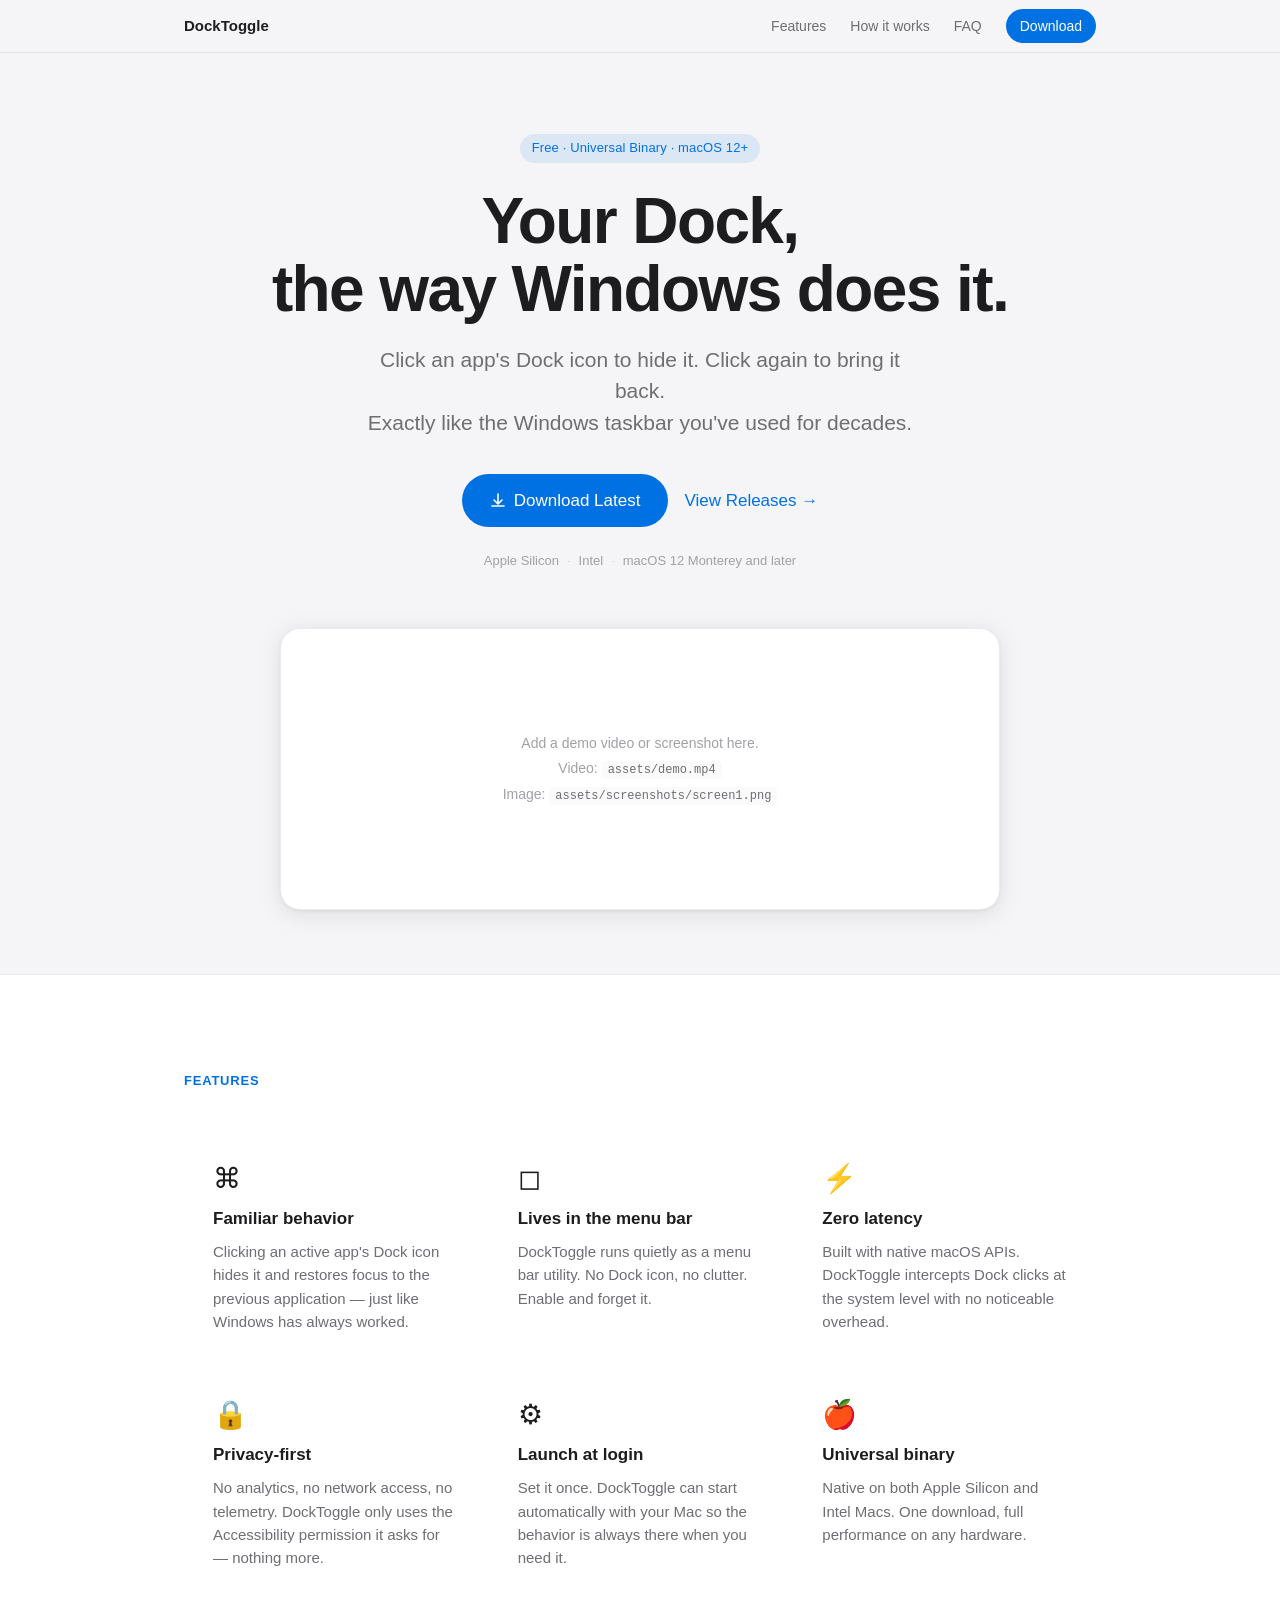
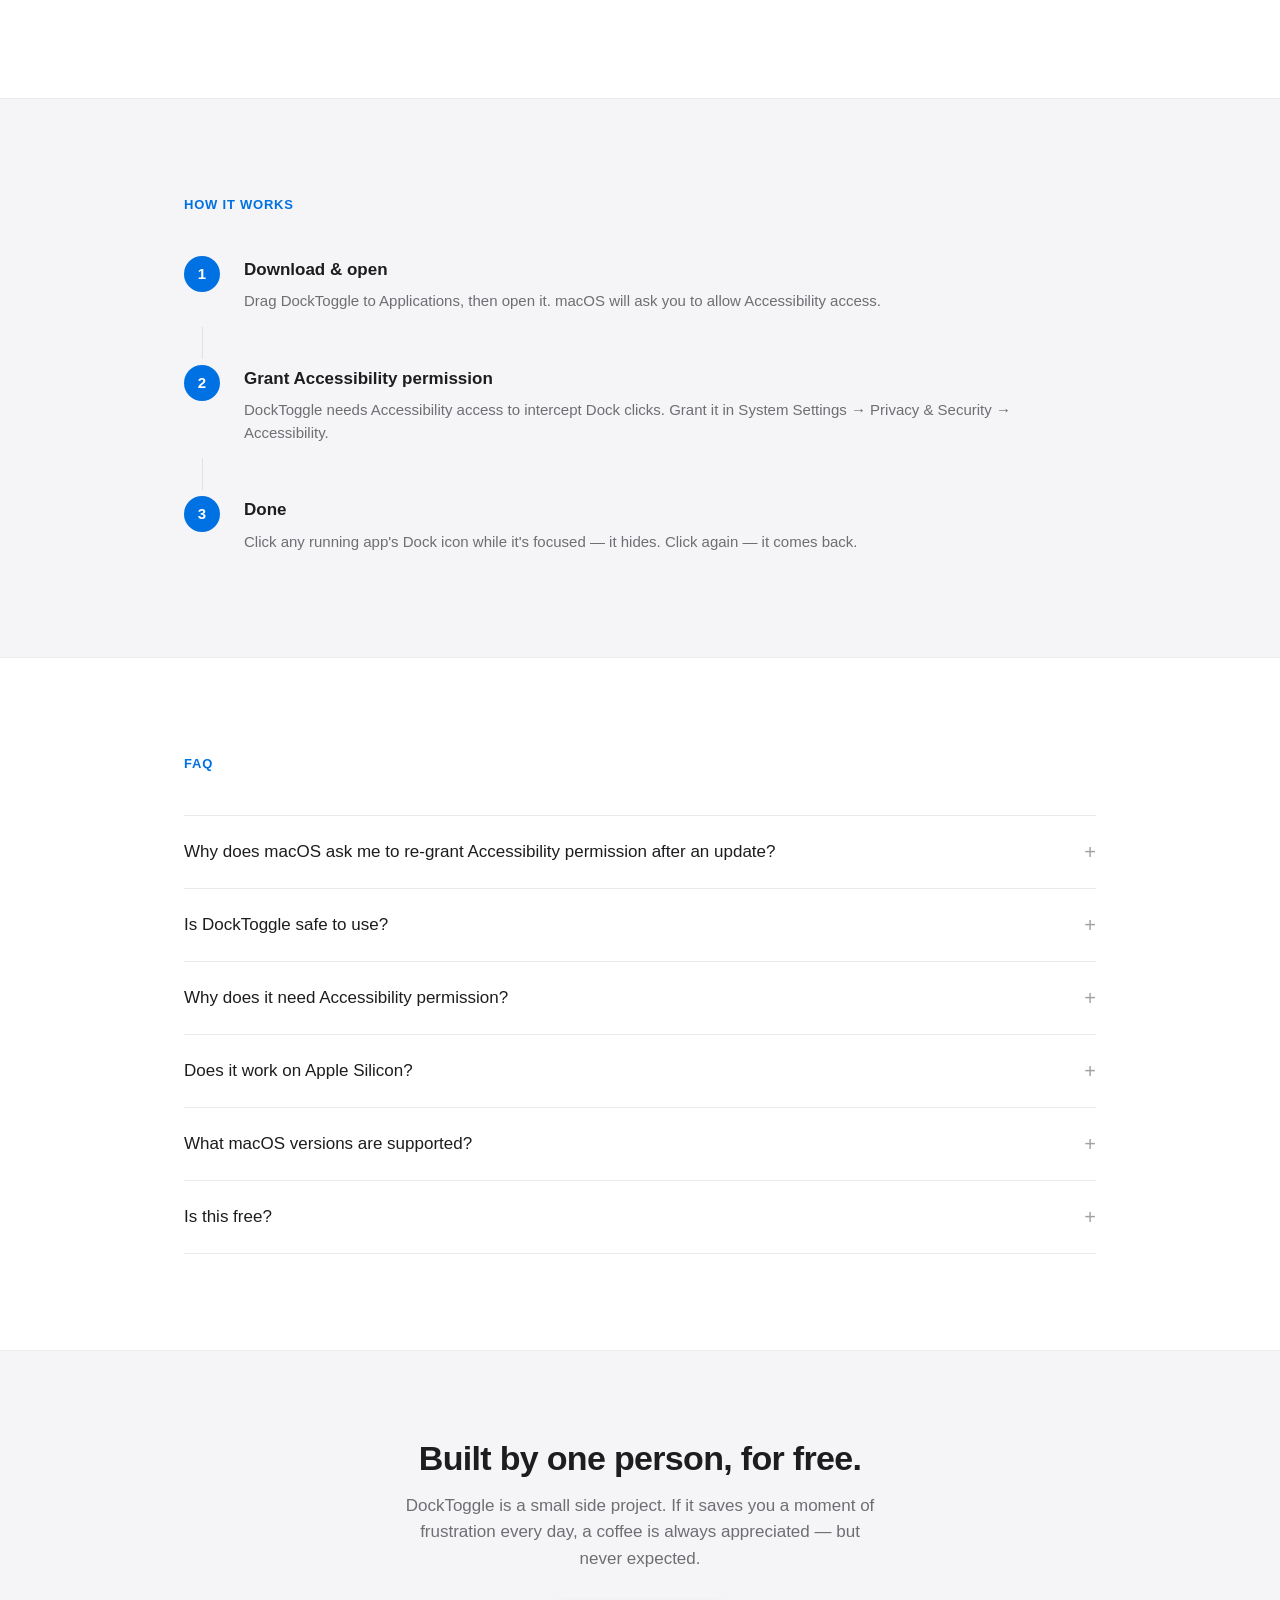
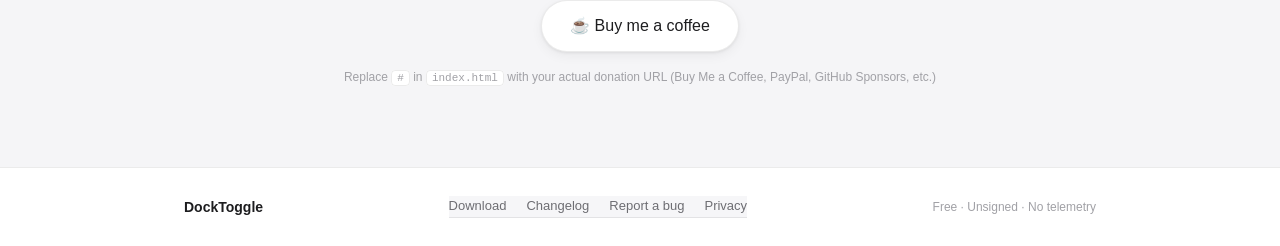
==== docs/index.html @ 21281171 "GitHub Pages Initial" ====
<!DOCTYPE html>
<html lang="en">
<head>
  <meta charset="UTF-8">
  <meta name="viewport" content="width=device-width, initial-scale=1.0">
  <title>DockToggle — Windows-style Dock switching for macOS</title>
  <meta name="description" content="DockToggle brings familiar Windows taskbar behavior to your Mac. Click a Dock icon to hide the app — just like you've always done on Windows.">

  <!-- Open Graph — covers Discord, Slack, WhatsApp, Telegram, iMessage, LinkedIn, Facebook, Reddit, Twitter/X -->
  <meta property="og:type"        content="website">
  <meta property="og:url"         content="https://albert0ly.github.io/DockToggle-releases/">
  <meta property="og:title"       content="DockToggle — Windows-style Dock switching for macOS">
  <meta property="og:description" content="Click a Dock icon to hide the app. Click again to bring it back. Free macOS utility, Apple Silicon + Intel.">
  <meta property="og:image"       content="https://albert0ly.github.io/DockToggle-releases/assets/og-image.png">
  <meta property="og:image:width"  content="1200">
  <meta property="og:image:height" content="630">

  <!-- Twitter/X card (falls back to OG if absent, but explicit is better) -->
  <meta name="twitter:card"        content="summary_large_image">
  <meta name="twitter:title"       content="DockToggle — Windows-style Dock switching for macOS">
  <meta name="twitter:description" content="Click a Dock icon to hide the app. Click again to bring it back. Free macOS utility, Apple Silicon + Intel.">
  <meta name="twitter:image"       content="https://albert0ly.github.io/DockToggle-releases/assets/og-image.png">

  <link rel="stylesheet" href="assets/style.css">
  <link rel="icon" type="image/png" href="assets/icon.png">
  <link rel="apple-touch-icon"     href="assets/icon.png">
</head>
<body>

  <!-- NAV -->
  <nav>
    <div class="nav-inner">
      <span class="nav-logo">
        <img src="assets/icon.png" alt="DockToggle icon" class="nav-icon" onerror="this.style.display='none'">
        DockToggle
      </span>
      <div class="nav-links">
        <a href="#features">Features</a>
        <a href="#how-it-works">How it works</a>
        <a href="#faq">FAQ</a>
        <a href="https://github.com/albert0ly/DockToggle-releases/releases" target="_blank" rel="noopener" class="nav-download">Download</a>
      </div>
    </div>
  </nav>

  <!-- HERO -->
  <section class="hero">
    <div class="hero-inner">
      <div class="hero-badge">Free · Universal Binary · macOS 12+</div>
      <h1>Your Dock,<br>the way Windows does it.</h1>
      <p class="hero-sub">Click an app's Dock icon to hide it. Click again to bring it back.<br>Exactly like the Windows taskbar you've used for decades.</p>
      <div class="hero-actions">
        <a href="https://github.com/albert0ly/DockToggle-releases/releases/latest" class="btn-primary" target="_blank" rel="noopener">
          <svg width="16" height="16" viewBox="0 0 16 16" fill="none" xmlns="http://www.w3.org/2000/svg" aria-hidden="true">
            <path d="M8 1v9M4 7l4 4 4-4M2 13h12" stroke="currentColor" stroke-width="1.6" stroke-linecap="round" stroke-linejoin="round"/>
          </svg>
          Download Latest
        </a>
        <a href="https://github.com/albert0ly/DockToggle-releases" class="btn-ghost" target="_blank" rel="noopener">View Releases →</a>
      </div>
      <p class="hero-compat">
        <span>Apple Silicon</span>
        <span class="dot">·</span>
        <span>Intel</span>
        <span class="dot">·</span>
        <span>macOS 12 Monterey and later</span>
      </p>
    </div>

    <!-- Video / media -->
    <div class="media-gallery" id="media">
      <div class="media-frame">
        <div class="screenshot-bar">
          <span class="dot-red"></span><span class="dot-yellow"></span><span class="dot-green"></span>
        </div>
        <!-- Option A: video (recommended) — drop an .mp4 into docs/assets/ and set the src -->
        <!--
        <video autoplay loop muted playsinline>
          <source src="assets/demo.mp4" type="video/mp4">
        </video>
        -->
        <!-- Option B: static screenshot -->
        <!--
        <img src="assets/screenshots/screen1.png" alt="DockToggle in action">
        -->
        <div class="screenshot-content placeholder">
          <p>Add a demo video or screenshot here.<br>
          Video: <code>assets/demo.mp4</code><br>
          Image: <code>assets/screenshots/screen1.png</code></p>
        </div>
      </div>
    </div>
  </section>

  <!-- FEATURES -->
  <section class="features" id="features">
    <div class="container">
      <h2 class="section-label">Features</h2>
      <div class="feature-grid">
        <div class="feature-card">
          <div class="feature-icon">⌘</div>
          <h3>Familiar behavior</h3>
          <p>Clicking an active app's Dock icon hides it and restores focus to the previous application — just like Windows has always worked.</p>
        </div>
        <div class="feature-card">
          <div class="feature-icon">◻</div>
          <h3>Lives in the menu bar</h3>
          <p>DockToggle runs quietly as a menu bar utility. No Dock icon, no clutter. Enable and forget it.</p>
        </div>
        <div class="feature-card">
          <div class="feature-icon">⚡</div>
          <h3>Zero latency</h3>
          <p>Built with native macOS APIs. DockToggle intercepts Dock clicks at the system level with no noticeable overhead.</p>
        </div>
        <div class="feature-card">
          <div class="feature-icon">🔒</div>
          <h3>Privacy-first</h3>
          <p>No analytics, no network access, no telemetry. DockToggle only uses the Accessibility permission it asks for — nothing more.</p>
        </div>
        <div class="feature-card">
          <div class="feature-icon">⚙︎</div>
          <h3>Launch at login</h3>
          <p>Set it once. DockToggle can start automatically with your Mac so the behavior is always there when you need it.</p>
        </div>
        <div class="feature-card">
          <div class="feature-icon">🍎</div>
          <h3>Universal binary</h3>
          <p>Native on both Apple Silicon and Intel Macs. One download, full performance on any hardware.</p>
        </div>
      </div>
    </div>
  </section>

  <!-- HOW IT WORKS -->
  <section class="how-it-works" id="how-it-works">
    <div class="container">
      <h2 class="section-label">How it works</h2>
      <div class="steps">
        <div class="step">
          <div class="step-num">1</div>
          <div class="step-text">
            <h3>Download & open</h3>
            <p>Drag DockToggle to Applications, then open it. macOS will ask you to allow Accessibility access.</p>
          </div>
        </div>
        <div class="step-connector"></div>
        <div class="step">
          <div class="step-num">2</div>
          <div class="step-text">
            <h3>Grant Accessibility permission</h3>
            <p>DockToggle needs Accessibility access to intercept Dock clicks. Grant it in System Settings → Privacy & Security → Accessibility.</p>
          </div>
        </div>
        <div class="step-connector"></div>
        <div class="step">
          <div class="step-num">3</div>
          <div class="step-text">
            <h3>Done</h3>
            <p>Click any running app's Dock icon while it's focused — it hides. Click again — it comes back.</p>
          </div>
        </div>
      </div>
    </div>
  </section>

  <!-- FAQ -->
  <section class="faq-section" id="faq">
    <div class="container">
      <h2 class="section-label">FAQ</h2>
      <div class="faq">

        <details class="faq-item">
          <summary>Why does macOS ask me to re-grant Accessibility permission after an update?</summary>
          <p>macOS tracks permission grants by the app's binary signature. Because DockToggle is distributed without an Apple Developer certificate, macOS may treat a new version as a different app. If DockToggle already appears in your Accessibility list, toggle the switch off and back on — you won't need to remove and re-add it.</p>
        </details>

        <details class="faq-item">
          <summary>Is DockToggle safe to use?</summary>
          <p>Yes. DockToggle is unsigned, which means macOS shows a warning on first launch — this is standard for apps not distributed through the App Store or by a registered developer. The app makes no network connections and accesses only what the Accessibility permission grants.</p>
        </details>

        <details class="faq-item">
          <summary>Why does it need Accessibility permission?</summary>
          <p>The Accessibility API is the only supported way for a macOS app to observe and intercept Dock icon click events. DockToggle uses it solely for this purpose.</p>
        </details>

        <details class="faq-item">
          <summary>Does it work on Apple Silicon?</summary>
          <p>Yes. DockToggle is a universal binary — it runs natively on both M-series (Apple Silicon) and Intel Macs.</p>
        </details>

        <details class="faq-item">
          <summary>What macOS versions are supported?</summary>
          <p>macOS 12 Monterey and later.</p>
        </details>

        <details class="faq-item">
          <summary>Is this free?</summary>
          <p>Yes, completely free. If you find it useful, a small donation helps keep it going — but there's no obligation.</p>
        </details>

      </div>
    </div>
  </section>

  <!-- DONATE -->
  <section class="donate-section" id="donate">
    <div class="container donate-inner">
      <div>
        <h2>Built by one person, for free.</h2>
        <p>DockToggle is a small side project. If it saves you a moment of frustration every day, a coffee is always appreciated — but never expected.</p>
      </div>
      <a href="#" class="btn-donate" id="donate-btn">
        <!-- Replace href with your actual donation link -->
        ☕ Buy me a coffee
      </a>
    </div>
    <p class="donate-note">Replace <code>#</code> in <code>index.html</code> with your actual donation URL (Buy Me a Coffee, PayPal, GitHub Sponsors, etc.)</p>
  </section>

  <!-- FOOTER -->
  <footer>
    <div class="container footer-inner">
      <span class="footer-logo">DockToggle</span>
      <nav class="footer-links">
        <a href="https://github.com/albert0ly/DockToggle-releases/releases/latest" target="_blank" rel="noopener">Download</a>
        <a href="https://github.com/albert0ly/DockToggle-releases/releases" target="_blank" rel="noopener">Changelog</a>
        <a href="https://github.com/albert0ly/DockToggle-releases/issues" target="_blank" rel="noopener">Report a bug</a>
        <a href="privacy.html">Privacy</a>
      </nav>
      <span class="footer-copy">Free · Unsigned · No telemetry</span>
    </div>
  </footer>

</body>
</html>
---- docs/assets/style.css ----
/* ─── Tokens ─────────────────────────────────────── */
:root {
  --bg:          #f5f5f7;
  --surface:     #ffffff;
  --surface-2:   #fafafa;
  --border:      rgba(0,0,0,0.08);
  --text:        #1d1d1f;
  --text-2:      #6e6e73;
  --text-3:      #a1a1a6;
  --accent:      #0071e3;
  --accent-dark: #0058b0;
  --navy:        #1b2845;
  --radius-sm:   8px;
  --radius-md:   14px;
  --radius-lg:   20px;
  --shadow-sm:   0 1px 3px rgba(0,0,0,0.07), 0 4px 12px rgba(0,0,0,0.05);
  --shadow-md:   0 4px 24px rgba(0,0,0,0.10), 0 1px 3px rgba(0,0,0,0.06);
}

@media (prefers-color-scheme: dark) {
  :root {
    --bg:        #000000;
    --surface:   #1c1c1e;
    --surface-2: #2c2c2e;
    --border:    rgba(255,255,255,0.10);
    --text:      #f5f5f7;
    --text-2:    #98989d;
    --text-3:    #636366;
    --accent:    #2997ff;
    --accent-dark: #5ab0ff;
    --shadow-sm: 0 1px 3px rgba(0,0,0,0.30), 0 4px 12px rgba(0,0,0,0.20);
    --shadow-md: 0 4px 24px rgba(0,0,0,0.40), 0 1px 3px rgba(0,0,0,0.20);
  }
}

/* ─── Reset ──────────────────────────────────────── */
*, *::before, *::after { box-sizing: border-box; margin: 0; padding: 0; }

html { scroll-behavior: smooth; }

body {
  font-family: -apple-system, BlinkMacSystemFont, "SF Pro Text", "Helvetica Neue", Arial, sans-serif;
  background: var(--bg);
  color: var(--text);
  font-size: 17px;
  line-height: 1.6;
  -webkit-font-smoothing: antialiased;
}

a { color: var(--accent); text-decoration: none; }
a:hover { color: var(--accent-dark); }

.container {
  max-width: 960px;
  margin: 0 auto;
  padding: 0 24px;
}

/* ─── Nav ────────────────────────────────────────── */
nav {
  position: sticky;
  top: 0;
  z-index: 100;
  background: rgba(245,245,247,0.85);
  backdrop-filter: saturate(180%) blur(20px);
  -webkit-backdrop-filter: saturate(180%) blur(20px);
  border-bottom: 1px solid var(--border);
}

@media (prefers-color-scheme: dark) {
  nav { background: rgba(0,0,0,0.75); }
}

.nav-inner {
  max-width: 960px;
  margin: 0 auto;
  padding: 0 24px;
  height: 52px;
  display: flex;
  align-items: center;
  justify-content: space-between;
}

.nav-logo {
  font-size: 15px;
  font-weight: 600;
  color: var(--text);
  display: flex;
  align-items: center;
  gap: 8px;
}

.nav-icon {
  width: 24px;
  height: 24px;
  border-radius: 6px;
}

.nav-links {
  display: flex;
  align-items: center;
  gap: 24px;
  font-size: 14px;
}

.nav-links a { color: var(--text-2); transition: color 0.15s; }
.nav-links a:hover { color: var(--text); }

.nav-download {
  background: var(--accent);
  color: #fff !important;
  padding: 6px 14px;
  border-radius: 980px;
  font-weight: 500;
  transition: background 0.15s !important;
}
.nav-download:hover { background: var(--accent-dark) !important; }

/* ─── Hero ───────────────────────────────────────── */
.hero {
  padding: 80px 24px 64px;
  text-align: center;
  max-width: 960px;
  margin: 0 auto;
}

.hero-badge {
  display: inline-block;
  font-size: 13px;
  font-weight: 500;
  color: var(--accent);
  background: rgba(0,113,227,0.10);
  border-radius: 980px;
  padding: 4px 12px;
  margin-bottom: 24px;
  letter-spacing: 0.01em;
}

@media (prefers-color-scheme: dark) {
  .hero-badge { background: rgba(41,151,255,0.15); }
}

.hero h1 {
  font-size: clamp(36px, 6vw, 64px);
  font-weight: 700;
  line-height: 1.07;
  letter-spacing: -0.025em;
  color: var(--text);
  margin-bottom: 20px;
}

.hero-sub {
  font-size: clamp(17px, 2.5vw, 21px);
  color: var(--text-2);
  max-width: 560px;
  margin: 0 auto 36px;
  line-height: 1.5;
}

.hero-actions {
  display: flex;
  align-items: center;
  justify-content: center;
  gap: 16px;
  flex-wrap: wrap;
  margin-bottom: 24px;
}

.btn-primary {
  display: inline-flex;
  align-items: center;
  gap: 8px;
  background: var(--accent);
  color: #fff;
  font-size: 17px;
  font-weight: 500;
  padding: 13px 28px;
  border-radius: 980px;
  transition: background 0.15s, transform 0.1s;
}
.btn-primary:hover { background: var(--accent-dark); color: #fff; transform: scale(1.02); }
.btn-primary:active { transform: scale(0.98); }

.btn-ghost {
  display: inline-flex;
  align-items: center;
  font-size: 17px;
  font-weight: 500;
  color: var(--accent);
  transition: color 0.15s;
}

.hero-compat {
  font-size: 13px;
  color: var(--text-3);
  display: flex;
  align-items: center;
  justify-content: center;
  gap: 8px;
  flex-wrap: wrap;
}
.hero-compat .dot { opacity: 0.4; }

/* ─── Screenshots ────────────────────────────────── */
.media-gallery {
  margin-top: 56px;
}

.media-frame {
  background: var(--surface);
  border-radius: var(--radius-lg);
  box-shadow: var(--shadow-md);
  overflow: hidden;
  border: 1px solid var(--border);
  max-width: 720px;
  margin: 0 auto;
}

.media-frame video,
.media-frame img,
.screenshot-content img { width: 100%; display: block; }

.screenshot-content.placeholder {
  height: 280px;
  display: flex;
  align-items: center;
  justify-content: center;
  color: var(--text-3);
  font-size: 14px;
  text-align: center;
  line-height: 1.8;
}
.screenshot-content.placeholder code {
  font-family: ui-monospace, "SF Mono", Menlo, monospace;
  font-size: 12px;
  background: var(--surface-2);
  padding: 2px 6px;
  border-radius: 4px;
  color: var(--text-2);
}

/* ─── Section label ──────────────────────────────── */
.section-label {
  font-size: 13px;
  font-weight: 600;
  letter-spacing: 0.06em;
  text-transform: uppercase;
  color: var(--accent);
  margin-bottom: 40px;
}

/* ─── Features ───────────────────────────────────── */
.features {
  padding: 96px 0;
  background: var(--surface);
  border-top: 1px solid var(--border);
  border-bottom: 1px solid var(--border);
}

.feature-grid {
  display: grid;
  grid-template-columns: repeat(auto-fill, minmax(260px, 1fr));
  gap: 2px;
}

.feature-card {
  padding: 32px 28px;
  border: 1px solid transparent;
  background: var(--surface);
  transition: background 0.15s;
}
.feature-card:hover { background: var(--bg); }

.feature-icon {
  font-size: 28px;
  margin-bottom: 12px;
  line-height: 1;
}

.feature-card h3 {
  font-size: 17px;
  font-weight: 600;
  margin-bottom: 8px;
  color: var(--text);
}

.feature-card p {
  font-size: 15px;
  color: var(--text-2);
  line-height: 1.55;
}

/* ─── How it works ───────────────────────────────── */
.how-it-works {
  padding: 96px 0;
}

.steps {
  display: flex;
  flex-direction: column;
  gap: 0;
}

.step {
  display: flex;
  gap: 24px;
  align-items: flex-start;
}

.step-num {
  width: 36px;
  height: 36px;
  min-width: 36px;
  border-radius: 50%;
  background: var(--accent);
  color: #fff;
  font-size: 15px;
  font-weight: 600;
  display: flex;
  align-items: center;
  justify-content: center;
}

.step-text {
  padding-bottom: 8px;
}

.step-text h3 {
  font-size: 17px;
  font-weight: 600;
  margin-bottom: 6px;
}

.step-text p {
  font-size: 15px;
  color: var(--text-2);
  line-height: 1.55;
}

.step-connector {
  width: 36px;
  min-width: 36px;
  display: flex;
  justify-content: center;
  padding: 6px 0;
}
.step-connector::before {
  content: '';
  width: 1px;
  height: 32px;
  background: var(--border);
  display: block;
}

/* ─── FAQ ────────────────────────────────────────── */
.faq-section {
  padding: 96px 0;
  background: var(--surface);
  border-top: 1px solid var(--border);
  border-bottom: 1px solid var(--border);
}

.faq { display: flex; flex-direction: column; }

.faq-item {
  border-bottom: 1px solid var(--border);
  padding: 20px 0;
}
.faq-item:first-child { border-top: 1px solid var(--border); }

.faq-item summary {
  font-size: 17px;
  font-weight: 500;
  cursor: pointer;
  list-style: none;
  display: flex;
  justify-content: space-between;
  align-items: center;
  gap: 16px;
  color: var(--text);
}
.faq-item summary::-webkit-details-marker { display: none; }
.faq-item summary::after {
  content: '+';
  font-size: 20px;
  font-weight: 300;
  color: var(--text-3);
  flex-shrink: 0;
  transition: transform 0.2s;
}
.faq-item[open] summary::after { transform: rotate(45deg); }

.faq-item p {
  font-size: 15px;
  color: var(--text-2);
  line-height: 1.6;
  margin-top: 14px;
  padding-right: 32px;
}

/* ─── Donate ─────────────────────────────────────── */
.donate-section {
  padding: 80px 24px;
  max-width: 960px;
  margin: 0 auto;
  text-align: center;
}

.donate-inner {
  display: flex;
  flex-direction: column;
  align-items: center;
  gap: 28px;
  text-align: center;
}

.donate-inner h2 {
  font-size: clamp(24px, 4vw, 34px);
  font-weight: 700;
  letter-spacing: -0.02em;
}

.donate-inner p {
  font-size: 17px;
  color: var(--text-2);
  max-width: 480px;
  margin: 8px auto 0;
  line-height: 1.55;
}

.btn-donate {
  display: inline-flex;
  align-items: center;
  gap: 8px;
  background: var(--surface);
  color: var(--text);
  border: 1px solid var(--border);
  font-size: 16px;
  font-weight: 500;
  padding: 12px 28px;
  border-radius: 980px;
  box-shadow: var(--shadow-sm);
  transition: box-shadow 0.15s, transform 0.1s, background 0.15s;
}
.btn-donate:hover {
  box-shadow: var(--shadow-md);
  color: var(--text);
  transform: scale(1.02);
}
.btn-donate:active { transform: scale(0.98); }

.donate-note {
  margin-top: 16px;
  font-size: 12px;
  color: var(--text-3);
}
.donate-note code {
  font-family: ui-monospace, "SF Mono", Menlo, monospace;
  font-size: 11px;
  background: var(--surface);
  padding: 1px 5px;
  border-radius: 4px;
  border: 1px solid var(--border);
}

/* ─── Footer ─────────────────────────────────────── */
footer {
  border-top: 1px solid var(--border);
  padding: 28px 0;
  background: var(--surface);
}

.footer-inner {
  display: flex;
  align-items: center;
  justify-content: space-between;
  flex-wrap: wrap;
  gap: 16px;
}

.footer-logo {
  font-size: 14px;
  font-weight: 600;
  color: var(--text);
}

.footer-links {
  display: flex;
  gap: 20px;
  flex-wrap: wrap;
}

.footer-links a {
  font-size: 13px;
  color: var(--text-2);
  transition: color 0.15s;
}
.footer-links a:hover { color: var(--text); }

.footer-copy {
  font-size: 12px;
  color: var(--text-3);
}

/* ─── Responsive ─────────────────────────────────── */
@media (max-width: 600px) {
  .nav-links a:not(.nav-download) { display: none; }
  .hero { padding: 56px 20px 48px; }
  .features { padding: 64px 0; }
  .how-it-works, .faq-section { padding: 64px 0; }
  .donate-section { padding: 64px 20px; }
  .footer-inner { justify-content: center; text-align: center; }
}

@media (prefers-reduced-motion: reduce) {
  * { transition: none !important; animation: none !important; }
}
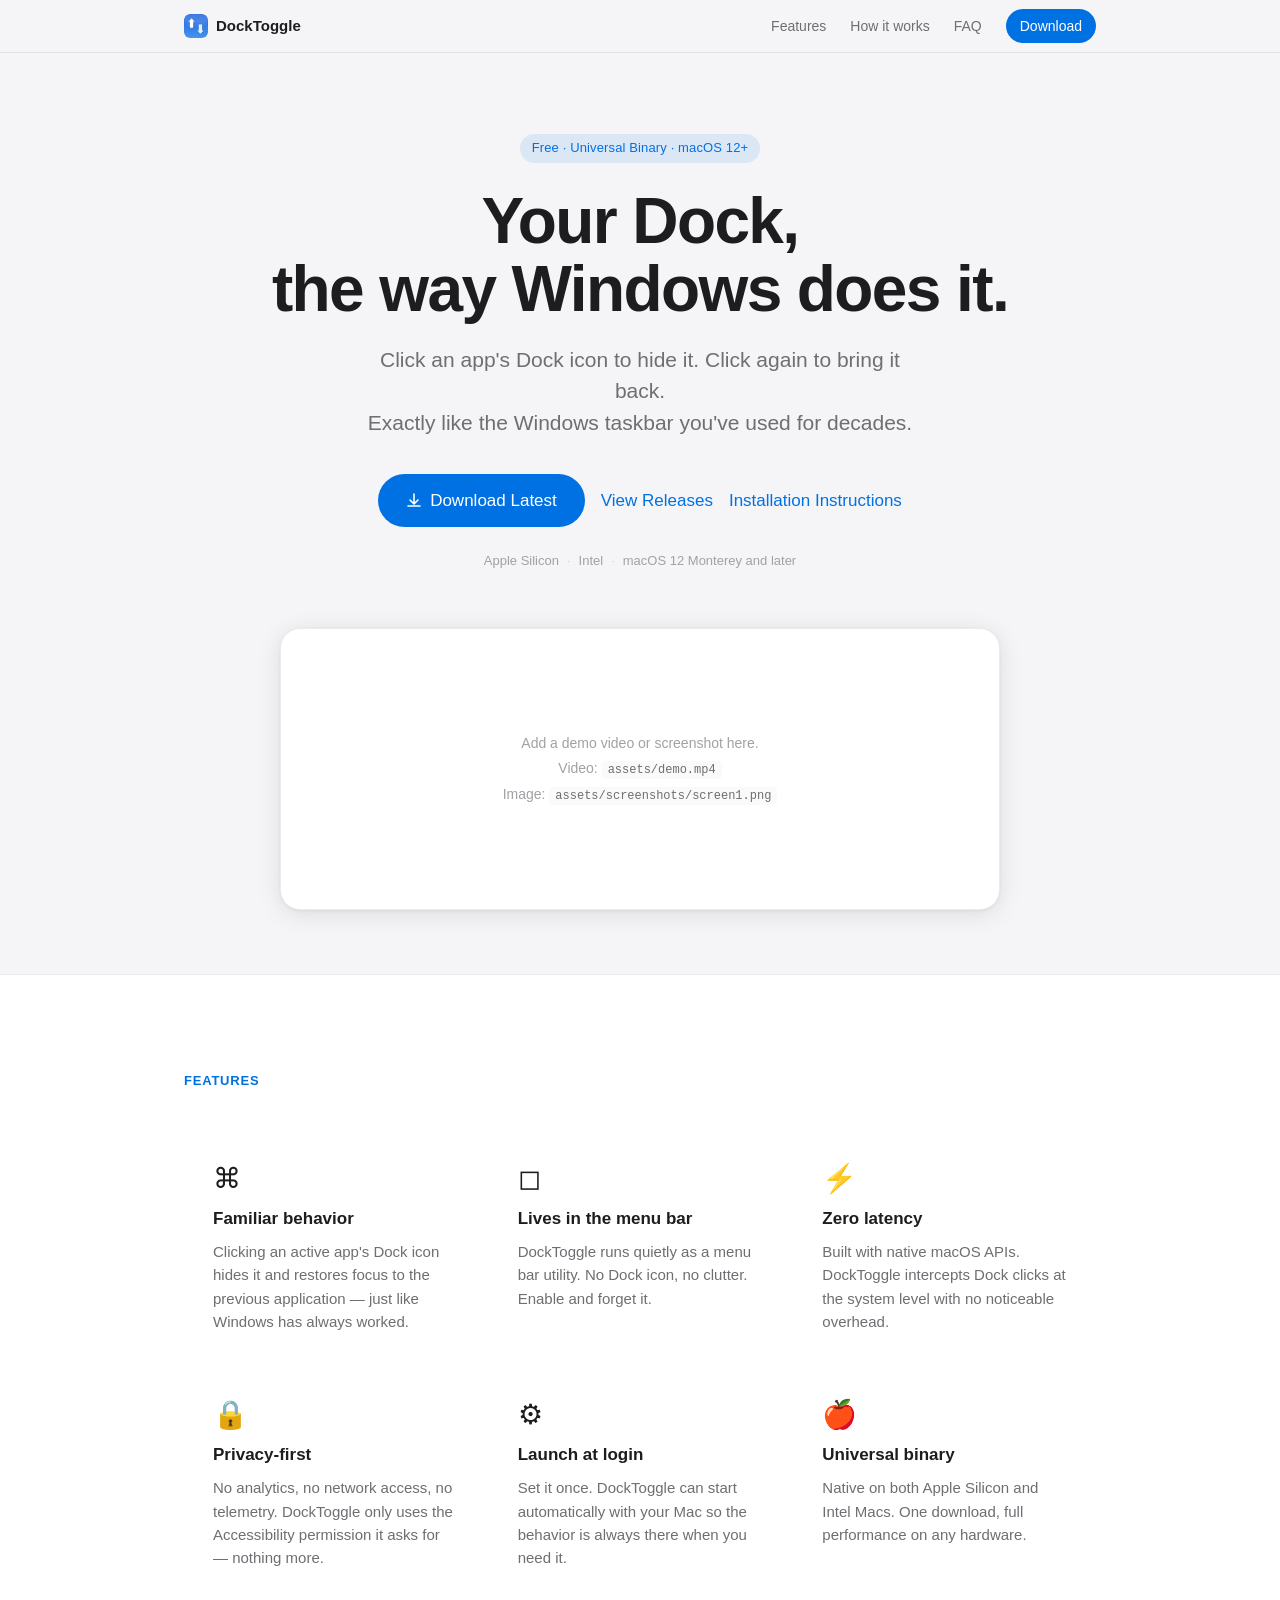
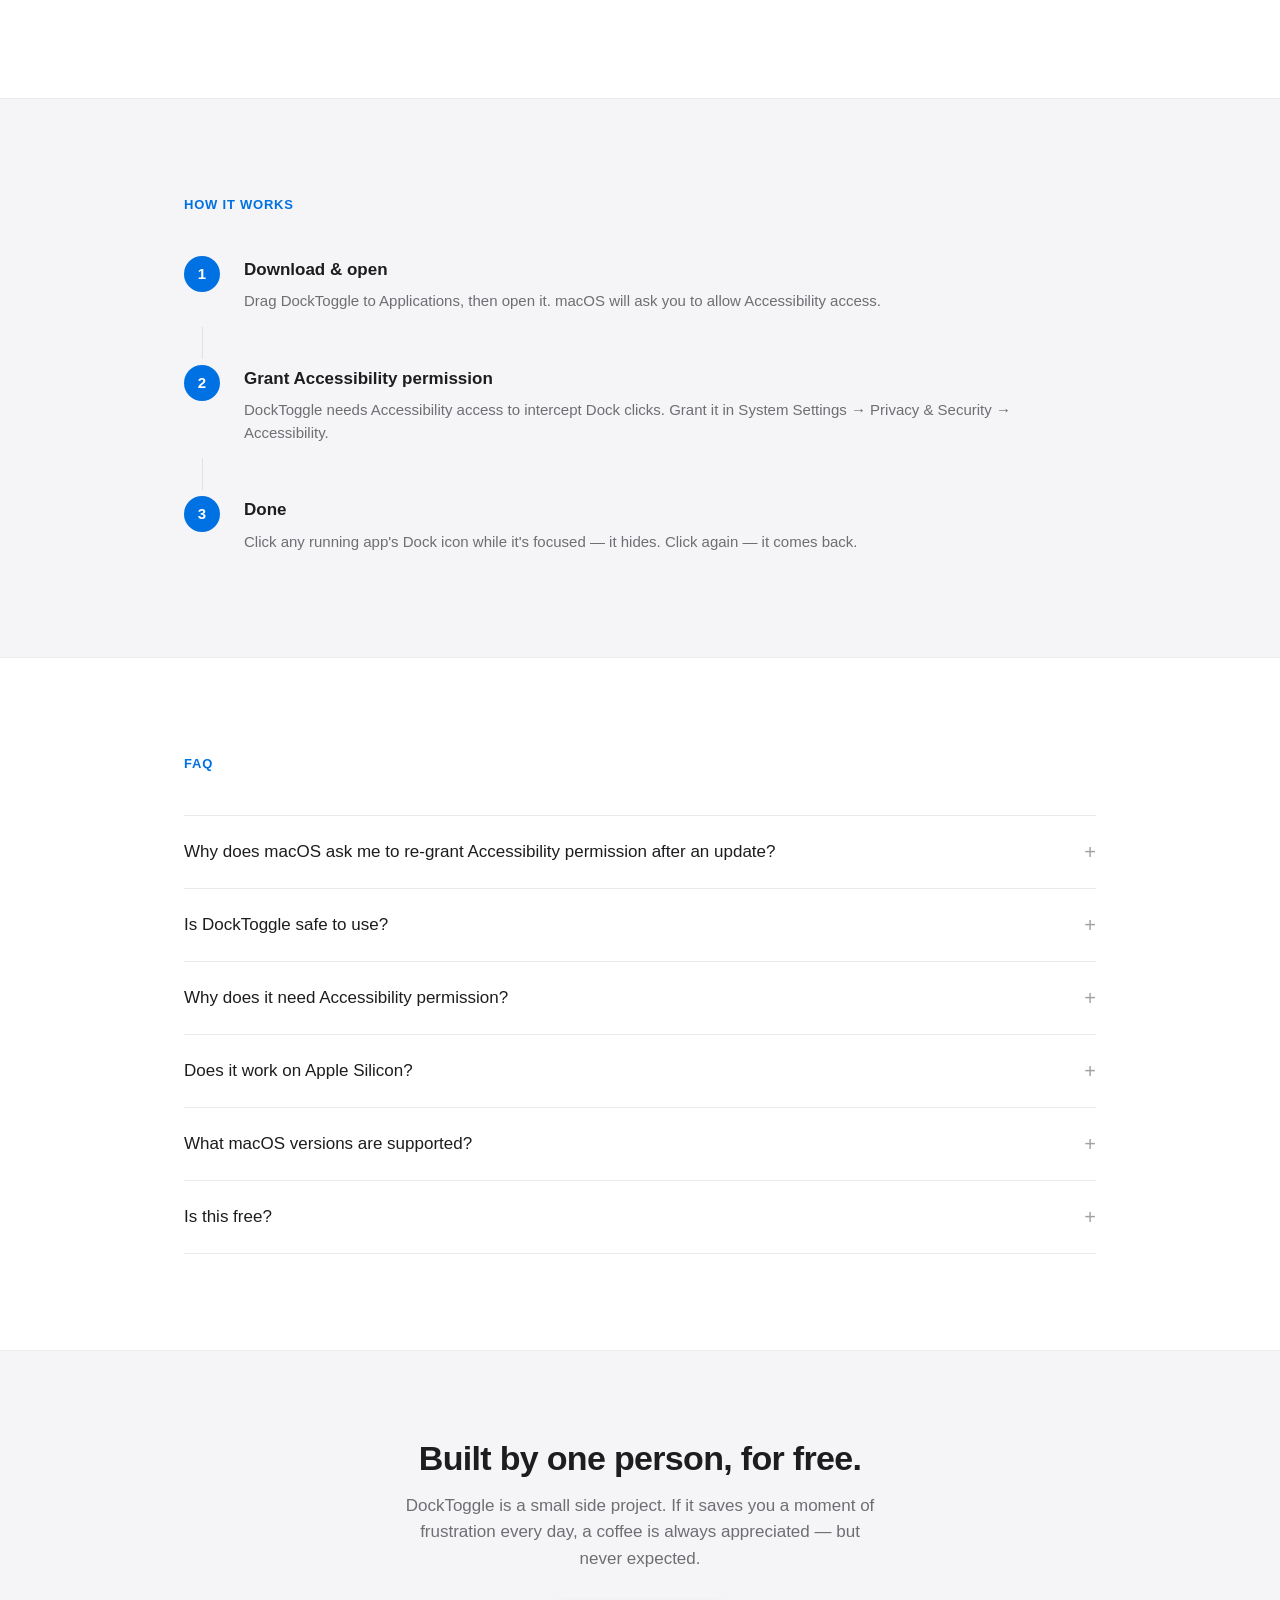
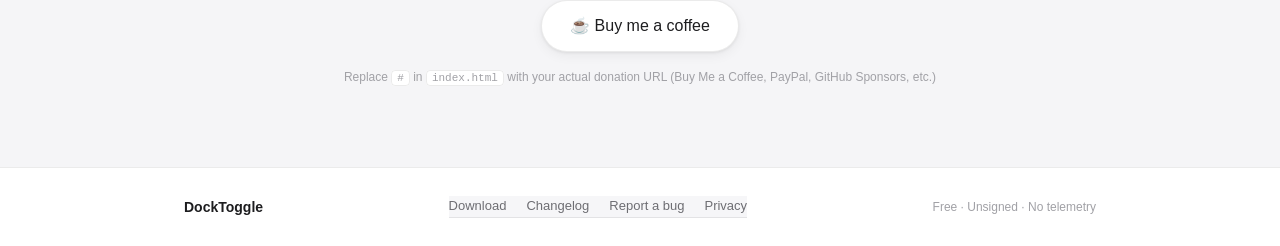
==== commit c0f8c371: "Feat: Refactor download links and add installation instructions page - Updated download links in ind" ====
--- a/docs/index.html
+++ b/docs/index.html
@@ -38,7 +38,7 @@
         <a href="#features">Features</a>
         <a href="#how-it-works">How it works</a>
         <a href="#faq">FAQ</a>
-        <a href="https://github.com/albert0ly/DockToggle-releases/releases" target="_blank" rel="noopener" class="nav-download">Download</a>
+        <a href="download.html" class="nav-download">Download</a>
       </div>
     </div>
   </nav>
@@ -50,13 +50,14 @@
       <h1>Your Dock,<br>the way Windows does it.</h1>
       <p class="hero-sub">Click an app's Dock icon to hide it. Click again to bring it back.<br>Exactly like the Windows taskbar you've used for decades.</p>
       <div class="hero-actions">
-        <a href="https://github.com/albert0ly/DockToggle-releases/releases/latest" class="btn-primary" target="_blank" rel="noopener">
+        <a href="download.html" class="btn-primary">
           <svg width="16" height="16" viewBox="0 0 16 16" fill="none" xmlns="http://www.w3.org/2000/svg" aria-hidden="true">
             <path d="M8 1v9M4 7l4 4 4-4M2 13h12" stroke="currentColor" stroke-width="1.6" stroke-linecap="round" stroke-linejoin="round"/>
           </svg>
           Download Latest
         </a>
-        <a href="https://github.com/albert0ly/DockToggle-releases" class="btn-ghost" target="_blank" rel="noopener">View Releases →</a>
+        <a href="https://github.com/albert0ly/DockToggle-releases/releases" class="btn-ghost" target="_blank" rel="noopener">View Releases</a>
+        <a href="thanks.html?mode=install" class="btn-ghost">Installation Instructions</a>
       </div>
       <p class="hero-compat">
         <span>Apple Silicon</span>
@@ -223,7 +224,7 @@
     <div class="container footer-inner">
       <span class="footer-logo">DockToggle</span>
       <nav class="footer-links">
-        <a href="https://github.com/albert0ly/DockToggle-releases/releases/latest" target="_blank" rel="noopener">Download</a>
+        <a href="download.html">Download</a>
         <a href="https://github.com/albert0ly/DockToggle-releases/releases" target="_blank" rel="noopener">Changelog</a>
         <a href="https://github.com/albert0ly/DockToggle-releases/issues" target="_blank" rel="noopener">Report a bug</a>
         <a href="privacy.html">Privacy</a>
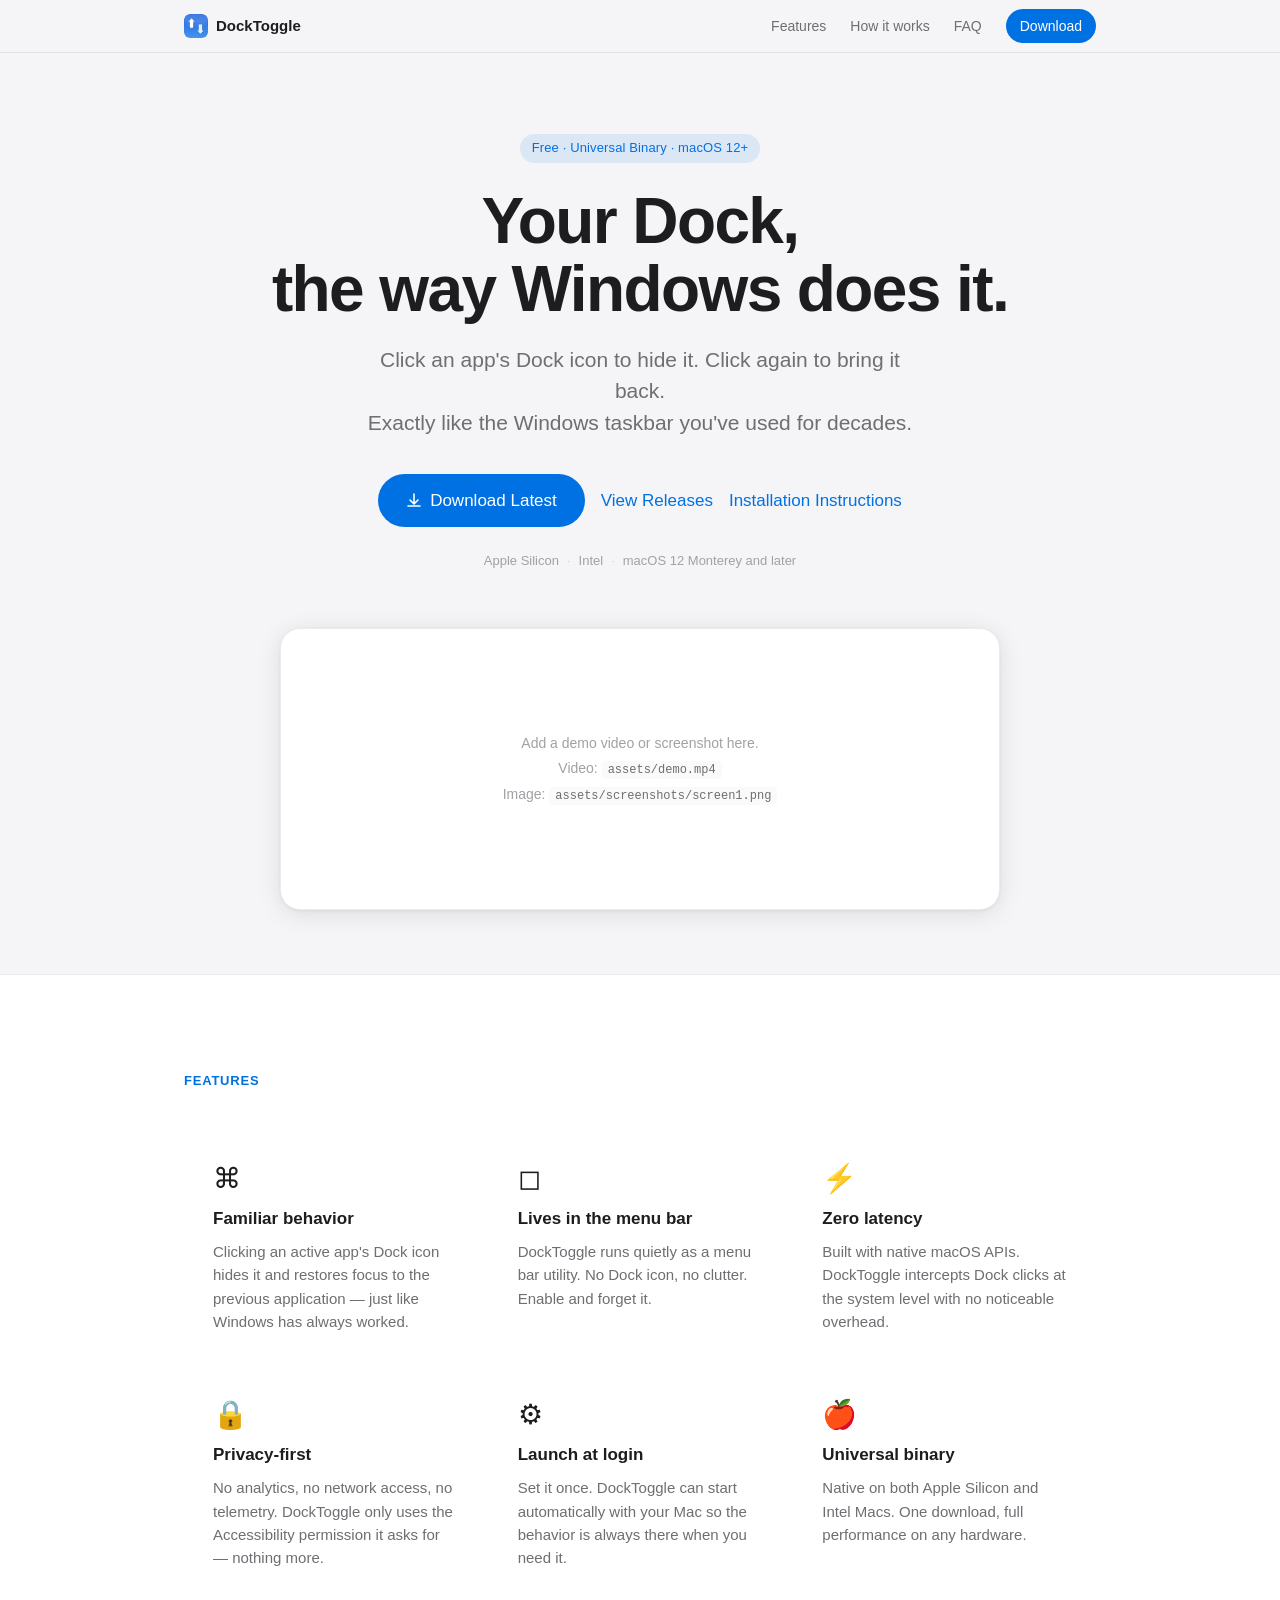
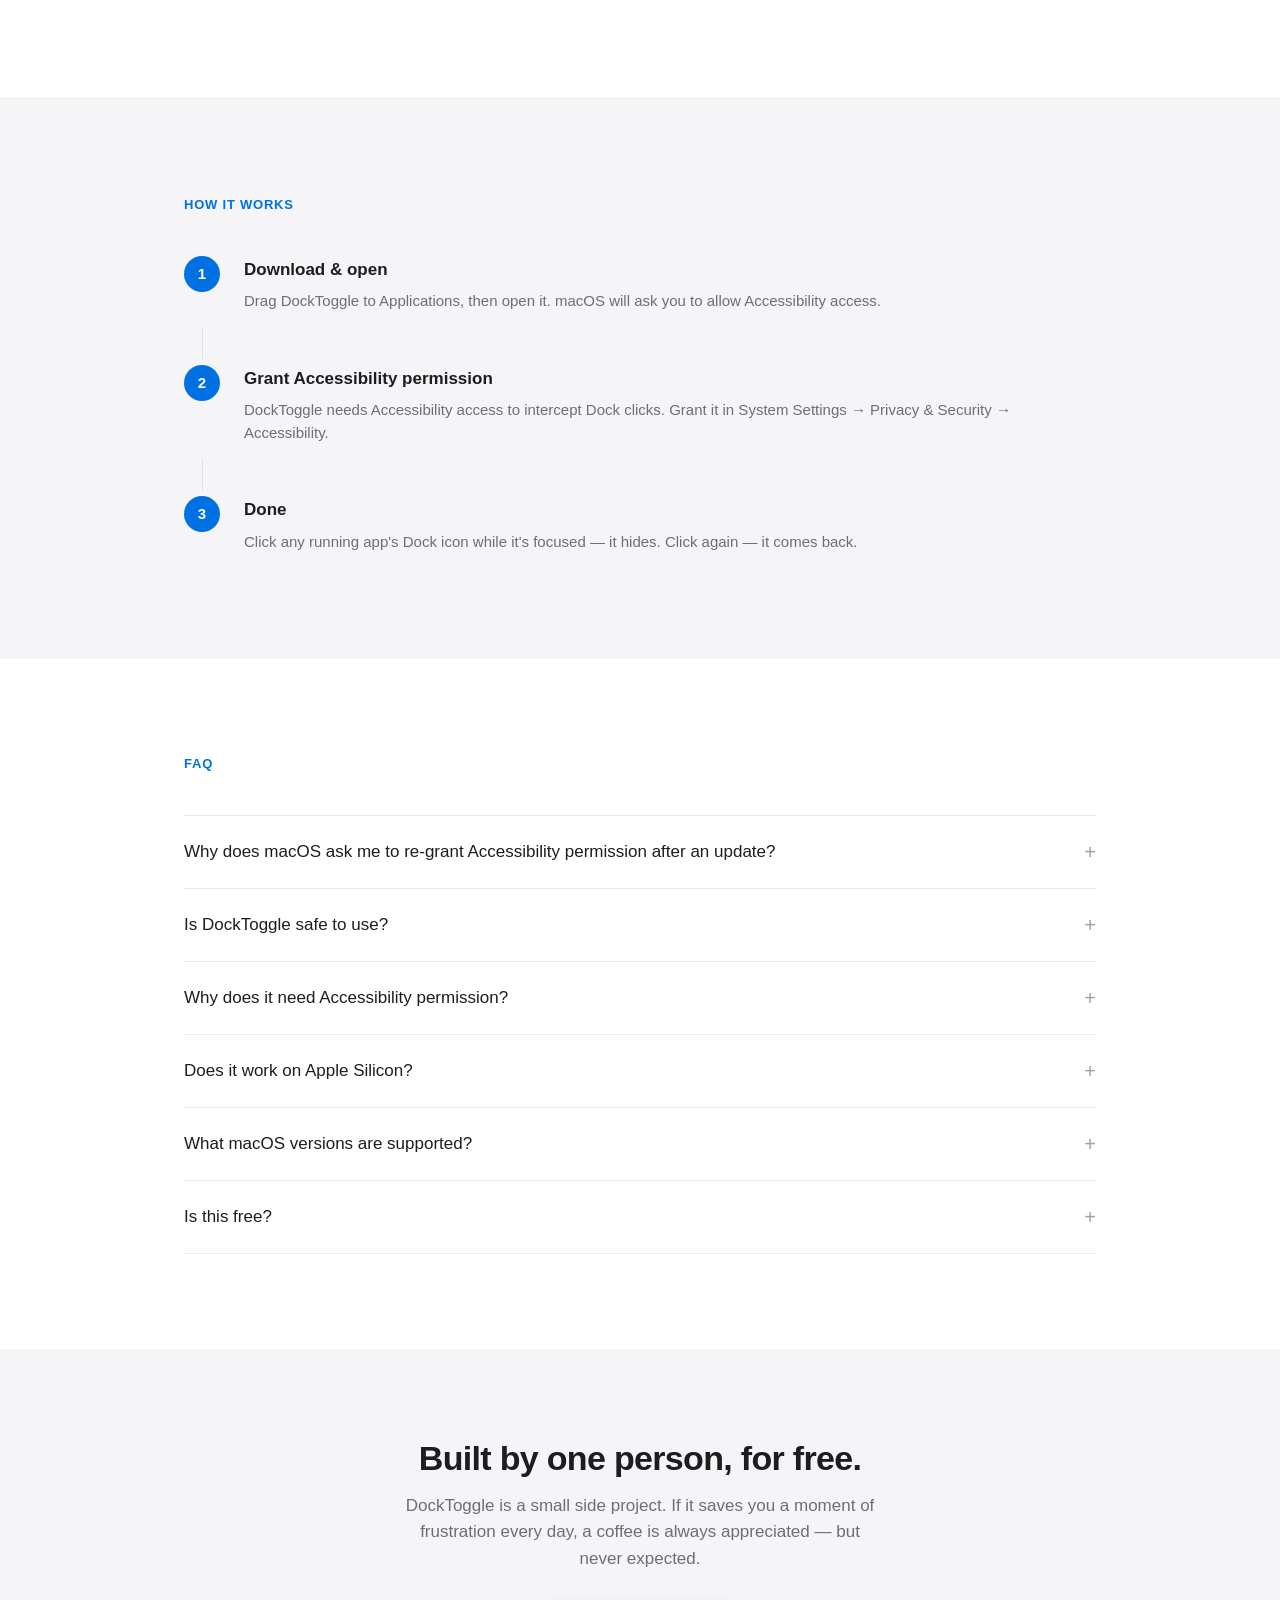
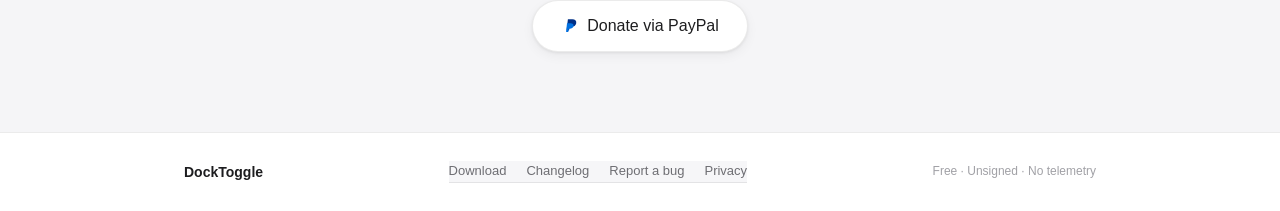
==== commit cc4829ff: "feat: Add PayPal donation button with icon to index.html" ====
--- a/docs/index.html
+++ b/docs/index.html
@@ -22,6 +22,7 @@
   <meta name="twitter:image"       content="https://albert0ly.github.io/DockToggle-releases/assets/og-image.png">
 
   <link rel="stylesheet" href="assets/style.css">
+  <link rel="icon" href="favicon.ico" sizes="any">
   <link rel="icon" type="image/png" href="assets/icon.png">
   <link rel="apple-touch-icon"     href="assets/icon.png">
 </head>
@@ -30,10 +31,10 @@
   <!-- NAV -->
   <nav>
     <div class="nav-inner">
-      <span class="nav-logo">
+      <a href="index.html" class="nav-logo">
         <img src="assets/icon.png" alt="DockToggle icon" class="nav-icon" onerror="this.style.display='none'">
         DockToggle
-      </span>
+      </a>
       <div class="nav-links">
         <a href="#features">Features</a>
         <a href="#how-it-works">How it works</a>
@@ -211,12 +212,14 @@
         <h2>Built by one person, for free.</h2>
         <p>DockToggle is a small side project. If it saves you a moment of frustration every day, a coffee is always appreciated — but never expected.</p>
       </div>
-      <a href="#" class="btn-donate" id="donate-btn">
-        <!-- Replace href with your actual donation link -->
-        ☕ Buy me a coffee
+      <a href="https://paypal.me/albertly71" class="btn-donate" id="donate-btn" target="_blank" rel="noopener">
+        <svg class="btn-donate-icon" width="18" height="18" viewBox="0 0 24 24" fill="none" xmlns="http://www.w3.org/2000/svg" aria-hidden="true">
+          <path d="M9.2 3H15.2C18.6 3 20.9 5.2 20.3 8.3C19.7 11.5 17.2 13 13.9 13H11.5L10.7 18H7.4L9.2 3Z" fill="#003087"/>
+          <path d="M8 8.4H12.8C15.6 8.4 17.1 9.8 16.7 12.1C16.2 14.6 14.1 15.8 11.6 15.8H10.3L9.7 20H6.8L8 8.4Z" fill="#0070E0"/>
+        </svg>
+        Donate via PayPal
       </a>
     </div>
-    <p class="donate-note">Replace <code>#</code> in <code>index.html</code> with your actual donation URL (Buy Me a Coffee, PayPal, GitHub Sponsors, etc.)</p>
   </section>
 
   <!-- FOOTER -->
--- a/docs/assets/style.css
+++ b/docs/assets/style.css
@@ -442,6 +442,10 @@
   box-shadow: var(--shadow-sm);
   transition: box-shadow 0.15s, transform 0.1s, background 0.15s;
 }
+.btn-donate-icon {
+  flex-shrink: 0;
+  display: block;
+}
 .btn-donate:hover {
   box-shadow: var(--shadow-md);
   color: var(--text);
